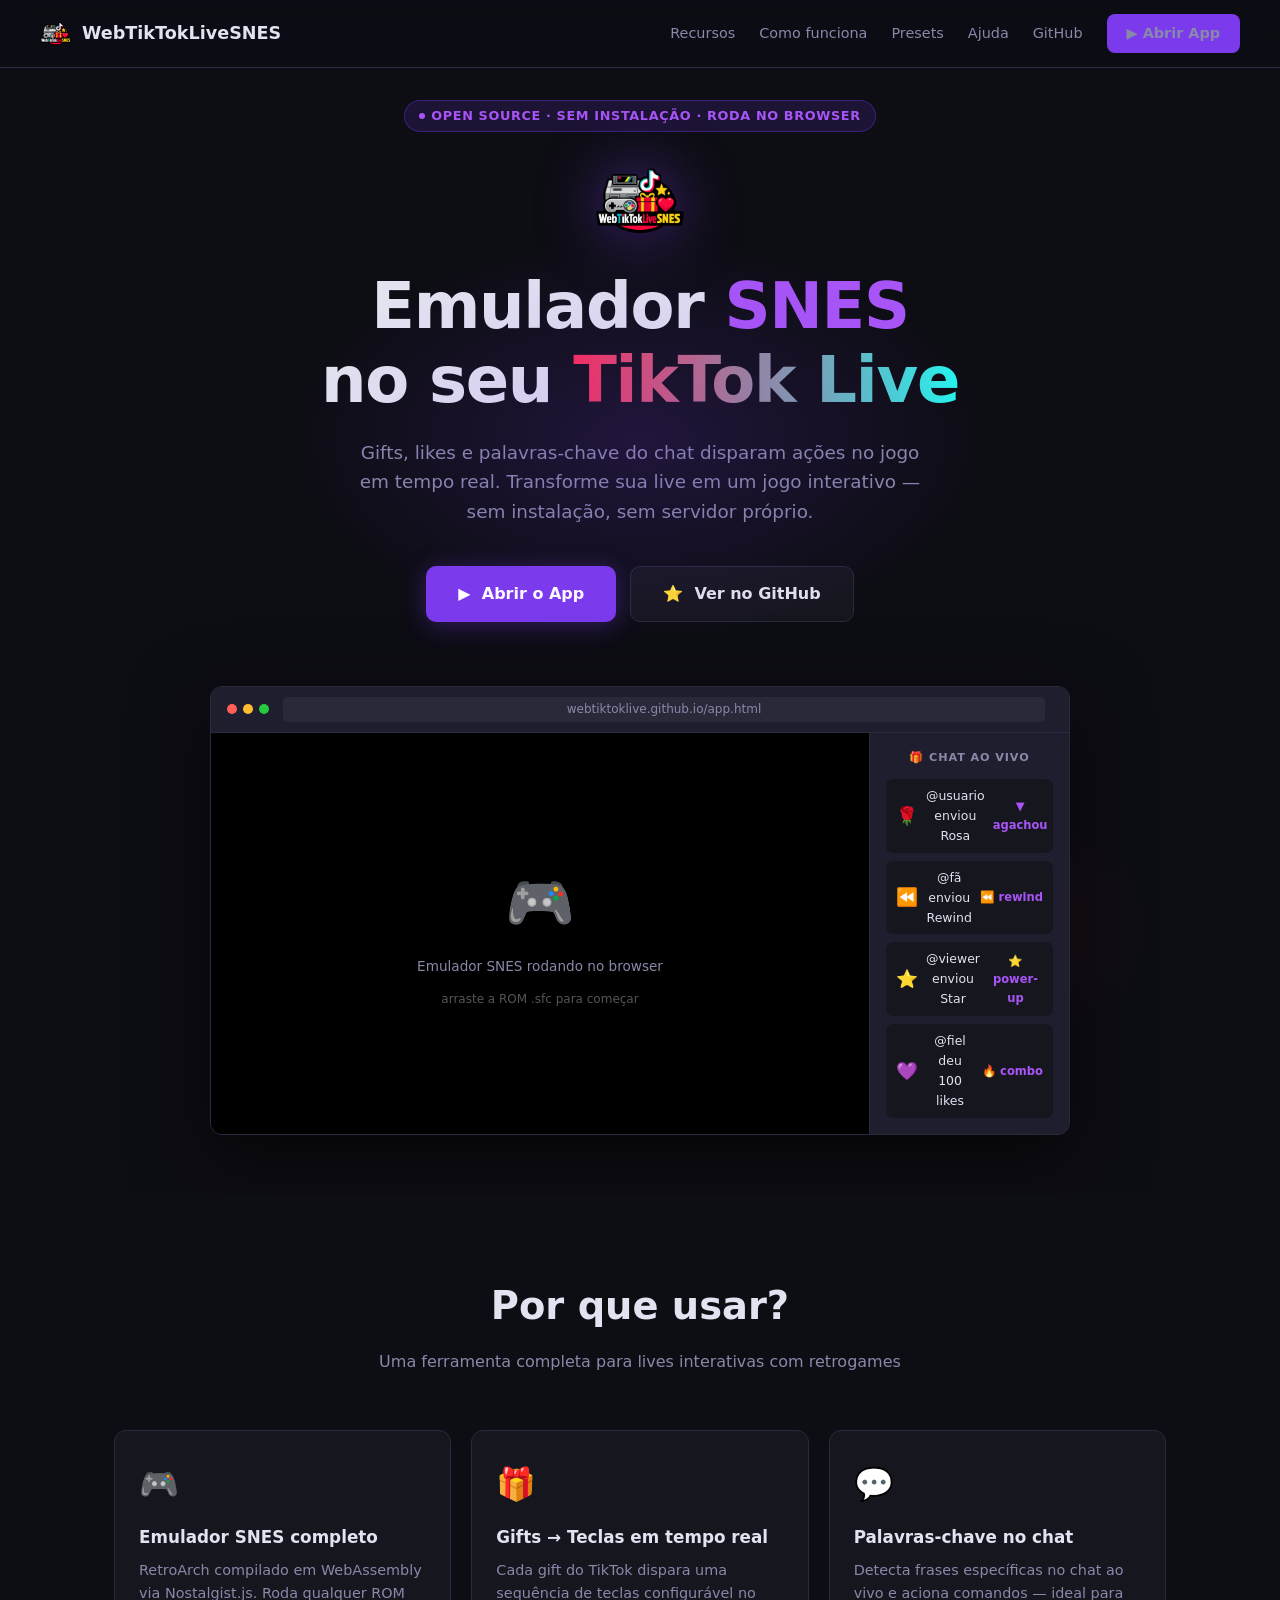
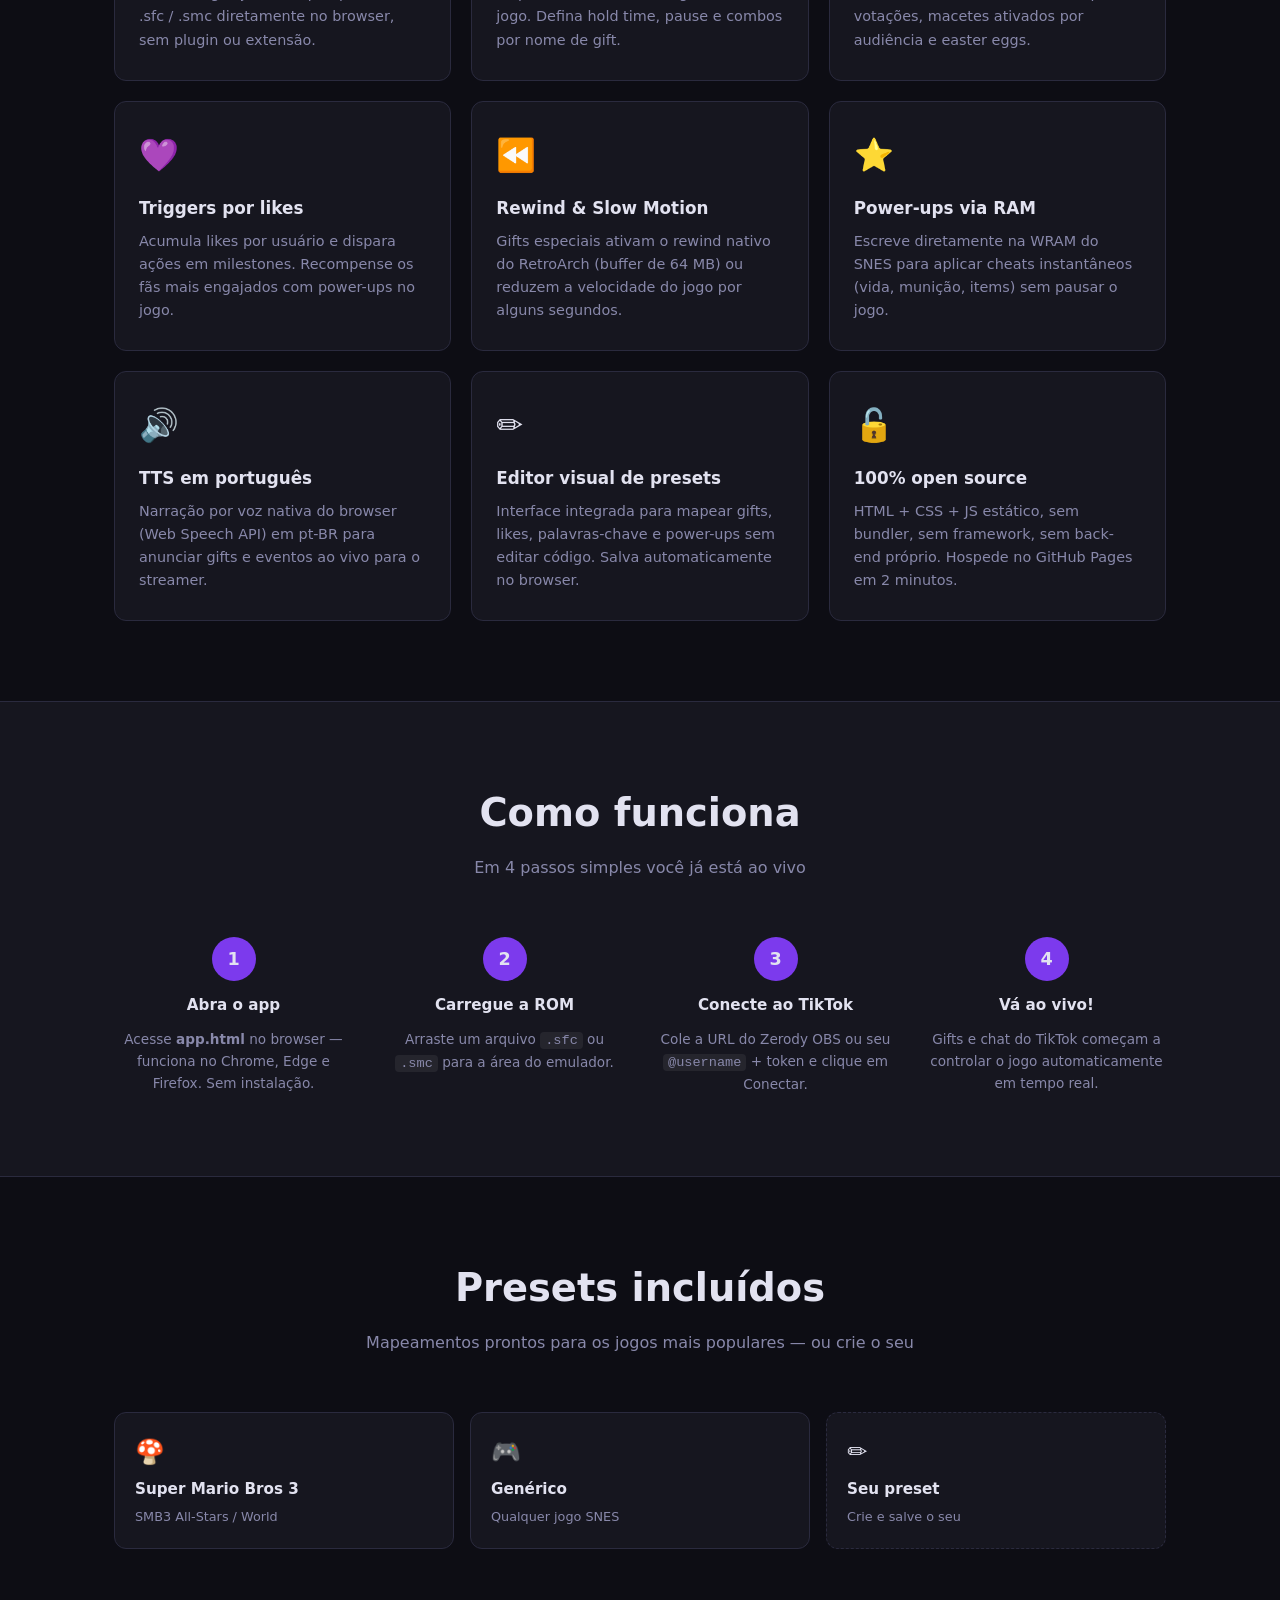
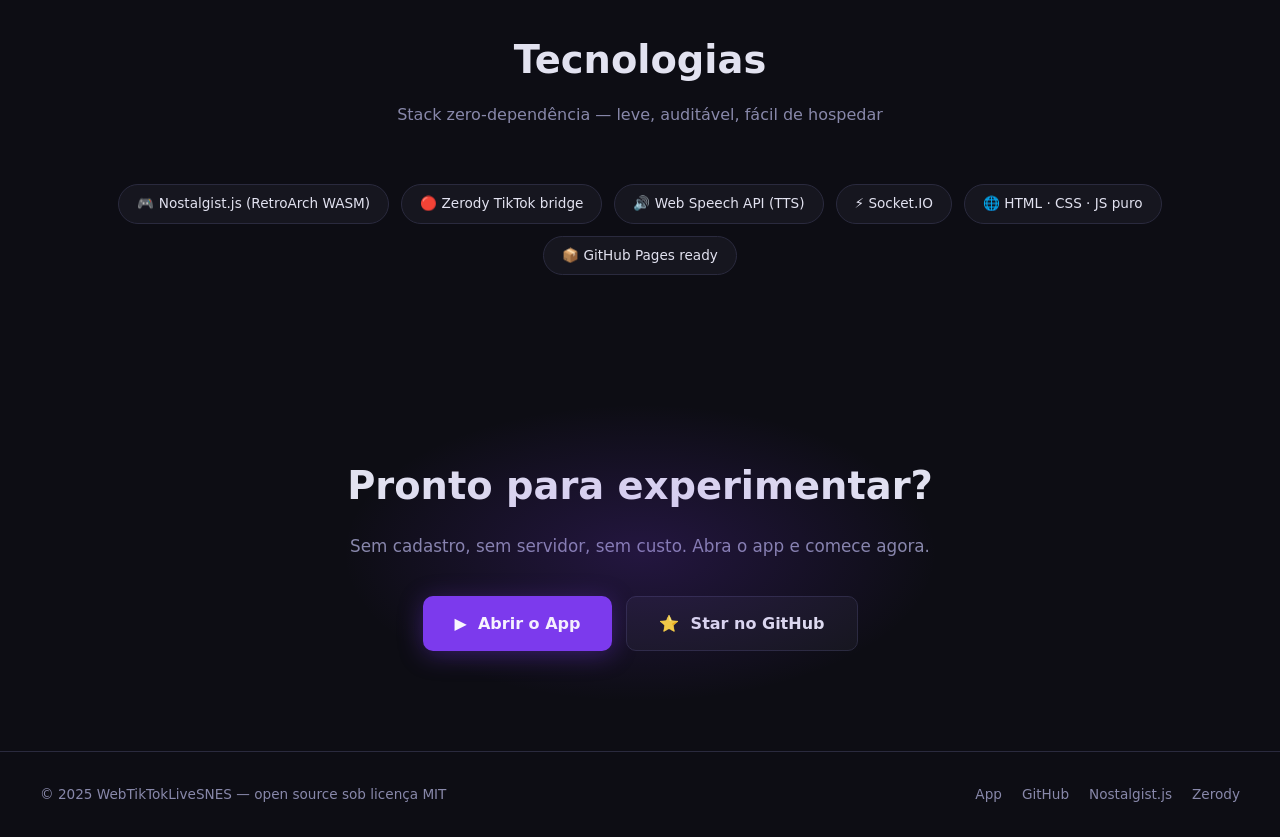
==== index.html @ 08802cd2 "init" ====
<!DOCTYPE html>
<html lang="pt-BR">
<head>
<meta charset="UTF-8">
<meta name="viewport" content="width=device-width, initial-scale=1.0">
<title>WebTikTokLiveSNES — Emulador SNES × TikTok Live</title>
<link rel="icon" type="image/png" href="assets/wtklsnes_logo.png">
<link rel="apple-touch-icon" href="assets/wtklsnes_logo.png">
<meta property="og:title" content="WebTikTokLiveSNES">
<meta property="og:description" content="Emulador SNES no browser com gifts e chat do TikTok Live controlando o jogo em tempo real. Open source.">
<meta property="og:image" content="assets/wtklsnes_logo.png">
<style>
  :root {
    --bg: #0d0d14;
    --surface: #16161f;
    --surface2: #1e1e2e;
    --border: #2a2a3e;
    --accent: #7c3aed;
    --accent2: #a855f7;
    --tiktok: #fe2c55;
    --tiktok2: #25f4ee;
    --text: #e2e2f0;
    --muted: #8888aa;
    --radius: 12px;
  }

  * { box-sizing: border-box; margin: 0; padding: 0; }

  body {
    background: var(--bg);
    color: var(--text);
    font-family: 'Segoe UI', system-ui, -apple-system, sans-serif;
    line-height: 1.6;
    overflow-x: hidden;
  }

  /* ── NAV ── */
  nav {
    position: fixed;
    top: 0; left: 0; right: 0;
    z-index: 100;
    display: flex;
    align-items: center;
    justify-content: space-between;
    padding: 14px 40px;
    background: rgba(13,13,20,0.85);
    backdrop-filter: blur(12px);
    border-bottom: 1px solid var(--border);
  }
  .nav-logo {
    display: flex;
    align-items: center;
    gap: 10px;
    font-weight: 700;
    font-size: 1.1rem;
    color: var(--text);
    text-decoration: none;
  }
  .nav-logo img { width: 32px; height: 32px; }
  .nav-links { display: flex; gap: 24px; align-items: center; }
  .nav-links a {
    color: var(--muted);
    text-decoration: none;
    font-size: 0.9rem;
    transition: color 0.2s;
  }
  .nav-links a:hover { color: var(--text); }
  .btn-nav {
    background: var(--accent);
    color: #fff;
    padding: 8px 20px;
    border-radius: 8px;
    font-size: 0.9rem;
    font-weight: 600;
    text-decoration: none;
    transition: background 0.2s, transform 0.1s;
  }
  .btn-nav:hover { background: var(--accent2); transform: translateY(-1px); color: #fff; }

  /* ── HERO ── */
  .hero {
    min-height: 100vh;
    display: flex;
    flex-direction: column;
    align-items: center;
    justify-content: center;
    text-align: center;
    padding: 100px 24px 60px;
    position: relative;
    overflow: hidden;
  }

  .hero-glow {
    position: absolute;
    top: 20%;
    left: 50%;
    transform: translateX(-50%);
    width: 700px;
    height: 400px;
    background: radial-gradient(ellipse, rgba(124,58,237,0.18) 0%, transparent 70%);
    pointer-events: none;
  }
  .hero-glow-tiktok {
    position: absolute;
    bottom: 10%;
    right: 10%;
    width: 400px;
    height: 300px;
    background: radial-gradient(ellipse, rgba(254,44,85,0.1) 0%, transparent 70%);
    pointer-events: none;
  }

  .badge {
    display: inline-flex;
    align-items: center;
    gap: 6px;
    background: rgba(124,58,237,0.15);
    border: 1px solid rgba(124,58,237,0.35);
    color: var(--accent2);
    padding: 5px 14px;
    border-radius: 999px;
    font-size: 0.8rem;
    font-weight: 600;
    letter-spacing: 0.05em;
    text-transform: uppercase;
    margin-bottom: 24px;
  }
  .badge-dot {
    width: 6px; height: 6px;
    border-radius: 50%;
    background: var(--accent2);
    animation: pulse 2s infinite;
  }
  @keyframes pulse {
    0%, 100% { opacity: 1; transform: scale(1); }
    50% { opacity: 0.5; transform: scale(0.8); }
  }

  .hero-logo { width: 90px; height: 90px; margin-bottom: 24px; filter: drop-shadow(0 0 30px rgba(124,58,237,0.5)); }

  h1 {
    font-size: clamp(2.4rem, 5vw, 4rem);
    font-weight: 800;
    line-height: 1.15;
    margin-bottom: 20px;
    letter-spacing: -0.02em;
  }
  h1 .highlight-purple { color: var(--accent2); }
  h1 .highlight-tiktok {
    background: linear-gradient(90deg, var(--tiktok), var(--tiktok2));
    -webkit-background-clip: text;
    -webkit-text-fill-color: transparent;
    background-clip: text;
  }

  .hero-sub {
    font-size: 1.15rem;
    color: var(--muted);
    max-width: 580px;
    margin-bottom: 40px;
  }

  .hero-actions {
    display: flex;
    gap: 14px;
    flex-wrap: wrap;
    justify-content: center;
  }
  .btn-primary {
    display: inline-flex;
    align-items: center;
    gap: 8px;
    background: var(--accent);
    color: #fff;
    padding: 14px 32px;
    border-radius: 10px;
    font-size: 1rem;
    font-weight: 700;
    text-decoration: none;
    transition: background 0.2s, transform 0.15s, box-shadow 0.2s;
    box-shadow: 0 4px 24px rgba(124,58,237,0.35);
  }
  .btn-primary:hover {
    background: var(--accent2);
    transform: translateY(-2px);
    box-shadow: 0 8px 32px rgba(124,58,237,0.5);
  }
  .btn-secondary {
    display: inline-flex;
    align-items: center;
    gap: 8px;
    background: var(--surface);
    color: var(--text);
    padding: 14px 32px;
    border-radius: 10px;
    font-size: 1rem;
    font-weight: 600;
    text-decoration: none;
    border: 1px solid var(--border);
    transition: background 0.2s, transform 0.15s, border-color 0.2s;
  }
  .btn-secondary:hover {
    background: var(--surface2);
    border-color: var(--accent);
    transform: translateY(-2px);
  }

  /* ── DEMO PREVIEW ── */
  .preview-wrap {
    margin-top: 64px;
    position: relative;
    max-width: 860px;
    width: 100%;
  }
  .preview-frame {
    background: var(--surface);
    border: 1px solid var(--border);
    border-radius: var(--radius);
    overflow: hidden;
    box-shadow: 0 24px 80px rgba(0,0,0,0.6);
  }
  .preview-bar {
    display: flex;
    align-items: center;
    gap: 6px;
    padding: 10px 16px;
    background: var(--surface2);
    border-bottom: 1px solid var(--border);
  }
  .preview-dot { width: 10px; height: 10px; border-radius: 50%; }
  .preview-dot:nth-child(1) { background: #ff5f57; }
  .preview-dot:nth-child(2) { background: #febc2e; }
  .preview-dot:nth-child(3) { background: #28c840; }
  .preview-url {
    flex: 1;
    background: rgba(255,255,255,0.05);
    border-radius: 5px;
    padding: 3px 10px;
    font-size: 0.75rem;
    color: var(--muted);
    margin: 0 8px;
  }
  .preview-body {
    display: grid;
    grid-template-columns: 1fr 200px;
    min-height: 320px;
  }
  .preview-emu {
    background: #000;
    display: flex;
    align-items: center;
    justify-content: center;
    font-size: 3rem;
    flex-direction: column;
    gap: 8px;
    padding: 24px;
    color: var(--muted);
    font-size: 0.85rem;
  }
  .preview-emu-icon { font-size: 3.5rem; }
  .preview-sidebar {
    background: var(--surface2);
    border-left: 1px solid var(--border);
    padding: 16px;
    display: flex;
    flex-direction: column;
    gap: 8px;
  }
  .preview-sidebar-title {
    font-size: 0.7rem;
    font-weight: 700;
    color: var(--muted);
    text-transform: uppercase;
    letter-spacing: 0.08em;
    margin-bottom: 4px;
  }
  .gift-item {
    display: flex;
    align-items: center;
    gap: 8px;
    background: var(--surface);
    border-radius: 7px;
    padding: 7px 10px;
    font-size: 0.78rem;
    animation: slideIn 0.4s ease;
  }
  @keyframes slideIn {
    from { opacity: 0; transform: translateX(10px); }
    to { opacity: 1; transform: translateX(0); }
  }
  .gift-icon { font-size: 1.1rem; }
  .gift-text { color: var(--text); flex: 1; }
  .gift-action { color: var(--accent2); font-weight: 600; font-size: 0.72rem; }

  /* ── FEATURES ── */
  .section {
    max-width: 1100px;
    margin: 0 auto;
    padding: 80px 24px;
  }
  .section-title {
    text-align: center;
    font-size: clamp(1.6rem, 3vw, 2.4rem);
    font-weight: 700;
    margin-bottom: 12px;
  }
  .section-sub {
    text-align: center;
    color: var(--muted);
    margin-bottom: 56px;
    font-size: 1rem;
  }

  .features-grid {
    display: grid;
    grid-template-columns: repeat(auto-fit, minmax(280px, 1fr));
    gap: 20px;
  }
  .feature-card {
    background: var(--surface);
    border: 1px solid var(--border);
    border-radius: var(--radius);
    padding: 28px 24px;
    transition: border-color 0.2s, transform 0.2s;
  }
  .feature-card:hover {
    border-color: var(--accent);
    transform: translateY(-3px);
  }
  .feature-icon {
    font-size: 2rem;
    margin-bottom: 14px;
    display: block;
  }
  .feature-title {
    font-size: 1.05rem;
    font-weight: 700;
    margin-bottom: 8px;
  }
  .feature-desc { color: var(--muted); font-size: 0.9rem; }

  /* ── HOW IT WORKS ── */
  .how-section {
    background: var(--surface);
    border-top: 1px solid var(--border);
    border-bottom: 1px solid var(--border);
  }
  .steps {
    display: grid;
    grid-template-columns: repeat(auto-fit, minmax(220px, 1fr));
    gap: 32px;
    position: relative;
  }
  .step {
    display: flex;
    flex-direction: column;
    align-items: center;
    text-align: center;
    gap: 12px;
  }
  .step-num {
    width: 44px; height: 44px;
    background: var(--accent);
    border-radius: 50%;
    display: flex;
    align-items: center;
    justify-content: center;
    font-weight: 800;
    font-size: 1.1rem;
    flex-shrink: 0;
  }
  .step-title { font-weight: 700; font-size: 0.95rem; }
  .step-desc { color: var(--muted); font-size: 0.85rem; }

  /* ── PRESETS ── */
  .presets-grid {
    display: grid;
    grid-template-columns: repeat(auto-fit, minmax(180px, 1fr));
    gap: 16px;
  }
  .preset-card {
    background: var(--surface);
    border: 1px solid var(--border);
    border-radius: var(--radius);
    padding: 20px;
    display: flex;
    flex-direction: column;
    gap: 6px;
    transition: border-color 0.2s;
  }
  .preset-card:hover { border-color: var(--accent); }
  .preset-game { font-size: 1.5rem; }
  .preset-name { font-weight: 700; font-size: 0.95rem; }
  .preset-tag { color: var(--muted); font-size: 0.8rem; }

  /* ── TECH STACK ── */
  .tech-list {
    display: flex;
    flex-wrap: wrap;
    gap: 12px;
    justify-content: center;
  }
  .tech-pill {
    background: var(--surface);
    border: 1px solid var(--border);
    border-radius: 999px;
    padding: 8px 18px;
    font-size: 0.85rem;
    font-weight: 500;
    display: flex;
    align-items: center;
    gap: 6px;
    transition: border-color 0.2s;
  }
  .tech-pill:hover { border-color: var(--accent); }

  /* ── CTA ── */
  .cta-section {
    text-align: center;
    padding: 100px 24px;
    position: relative;
    overflow: hidden;
  }
  .cta-glow {
    position: absolute;
    top: 50%; left: 50%;
    transform: translate(-50%, -50%);
    width: 600px;
    height: 300px;
    background: radial-gradient(ellipse, rgba(124,58,237,0.2) 0%, transparent 70%);
    pointer-events: none;
  }
  .cta-section h2 { font-size: clamp(1.8rem, 3vw, 3rem); font-weight: 800; margin-bottom: 16px; }
  .cta-section p { color: var(--muted); margin-bottom: 36px; font-size: 1.05rem; }

  /* ── FOOTER ── */
  footer {
    border-top: 1px solid var(--border);
    padding: 32px 40px;
    display: flex;
    align-items: center;
    justify-content: space-between;
    flex-wrap: gap;
    color: var(--muted);
    font-size: 0.85rem;
    flex-wrap: wrap;
    gap: 12px;
  }
  footer a { color: var(--muted); text-decoration: none; }
  footer a:hover { color: var(--text); }
  .footer-links { display: flex; gap: 20px; }

  /* ── RESPONSIVE ── */
  @media (max-width: 640px) {
    nav { padding: 12px 16px; }
    .nav-links a:not(.btn-nav) { display: none; }
    .preview-body { grid-template-columns: 1fr; }
    .preview-sidebar { display: none; }
    footer { flex-direction: column; text-align: center; }
  }
</style>
</head>
<body>

<!-- ── NAV ── -->
<nav>
  <a class="nav-logo" href="#">
    <img src="assets/wtklsnes_logo.png" alt="Logo">
    WebTikTokLiveSNES
  </a>
  <div class="nav-links">
    <a href="#features">Recursos</a>
    <a href="#how">Como funciona</a>
    <a href="#presets">Presets</a>
    <a href="ajuda.html">Ajuda</a>
    <a href="https://github.com/kazuotm/webtiktoklive" target="_blank" rel="noopener">GitHub</a>
    <a class="btn-nav" href="app.html">▶ Abrir App</a>
  </div>
</nav>

<!-- ── HERO ── -->
<section class="hero">
  <div class="hero-glow"></div>
  <div class="hero-glow-tiktok"></div>

  <div class="badge">
    <span class="badge-dot"></span>
    Open Source · Sem instalação · Roda no browser
  </div>

  <img class="hero-logo" src="assets/wtklsnes_logo.png" alt="WebTikTokLiveSNES Logo">

  <h1>
    Emulador <span class="highlight-purple">SNES</span><br>
    no seu <span class="highlight-tiktok">TikTok Live</span>
  </h1>

  <p class="hero-sub">
    Gifts, likes e palavras-chave do chat disparam ações no jogo em tempo real.
    Transforme sua live em um jogo interativo — sem instalação, sem servidor próprio.
  </p>

  <div class="hero-actions">
    <a class="btn-primary" href="app.html">
      ▶ &nbsp;Abrir o App
    </a>
    <a class="btn-secondary" href="https://github.com/kazuotm/webtiktoklive" target="_blank" rel="noopener">
      ⭐ &nbsp;Ver no GitHub
    </a>
  </div>

  <!-- Browser mockup -->
  <div class="preview-wrap">
    <div class="preview-frame">
      <div class="preview-bar">
        <span class="preview-dot"></span>
        <span class="preview-dot"></span>
        <span class="preview-dot"></span>
        <span class="preview-url">webtiktoklive.github.io/app.html</span>
      </div>
      <div class="preview-body">
        <div class="preview-emu">
          <span class="preview-emu-icon">🎮</span>
          <span>Emulador SNES rodando no browser</span>
          <span style="font-size:0.75rem;margin-top:4px;color:#555">arraste a ROM .sfc para começar</span>
        </div>
        <div class="preview-sidebar">
          <div class="preview-sidebar-title">🎁 Chat ao vivo</div>
          <div class="gift-item">
            <span class="gift-icon">🌹</span>
            <span class="gift-text">@usuario enviou Rosa</span>
            <span class="gift-action">▼ agachou</span>
          </div>
          <div class="gift-item" style="animation-delay:0.3s">
            <span class="gift-icon">⏪</span>
            <span class="gift-text">@fã enviou Rewind</span>
            <span class="gift-action">⏪ rewind</span>
          </div>
          <div class="gift-item" style="animation-delay:0.6s">
            <span class="gift-icon">⭐</span>
            <span class="gift-text">@viewer enviou Star</span>
            <span class="gift-action">⭐ power-up</span>
          </div>
          <div class="gift-item" style="animation-delay:0.9s">
            <span class="gift-icon">💜</span>
            <span class="gift-text">@fiel deu 100 likes</span>
            <span class="gift-action">🔥 combo</span>
          </div>
        </div>
      </div>
    </div>
  </div>
</section>

<!-- ── FEATURES ── -->
<section class="section" id="features">
  <h2 class="section-title">Por que usar?</h2>
  <p class="section-sub">Uma ferramenta completa para lives interativas com retrogames</p>

  <div class="features-grid">
    <div class="feature-card">
      <span class="feature-icon">🎮</span>
      <div class="feature-title">Emulador SNES completo</div>
      <div class="feature-desc">RetroArch compilado em WebAssembly via Nostalgist.js. Roda qualquer ROM .sfc / .smc diretamente no browser, sem plugin ou extensão.</div>
    </div>
    <div class="feature-card">
      <span class="feature-icon">🎁</span>
      <div class="feature-title">Gifts → Teclas em tempo real</div>
      <div class="feature-desc">Cada gift do TikTok dispara uma sequência de teclas configurável no jogo. Defina hold time, pause e combos por nome de gift.</div>
    </div>
    <div class="feature-card">
      <span class="feature-icon">💬</span>
      <div class="feature-title">Palavras-chave no chat</div>
      <div class="feature-desc">Detecta frases específicas no chat ao vivo e aciona comandos — ideal para votações, macetes ativados por audiência e easter eggs.</div>
    </div>
    <div class="feature-card">
      <span class="feature-icon">💜</span>
      <div class="feature-title">Triggers por likes</div>
      <div class="feature-desc">Acumula likes por usuário e dispara ações em milestones. Recompense os fãs mais engajados com power-ups no jogo.</div>
    </div>
    <div class="feature-card">
      <span class="feature-icon">⏪</span>
      <div class="feature-title">Rewind & Slow Motion</div>
      <div class="feature-desc">Gifts especiais ativam o rewind nativo do RetroArch (buffer de 64 MB) ou reduzem a velocidade do jogo por alguns segundos.</div>
    </div>
    <div class="feature-card">
      <span class="feature-icon">⭐</span>
      <div class="feature-title">Power-ups via RAM</div>
      <div class="feature-desc">Escreve diretamente na WRAM do SNES para aplicar cheats instantâneos (vida, munição, items) sem pausar o jogo.</div>
    </div>
    <div class="feature-card">
      <span class="feature-icon">🔊</span>
      <div class="feature-title">TTS em português</div>
      <div class="feature-desc">Narração por voz nativa do browser (Web Speech API) em pt-BR para anunciar gifts e eventos ao vivo para o streamer.</div>
    </div>
    <div class="feature-card">
      <span class="feature-icon">✏️</span>
      <div class="feature-title">Editor visual de presets</div>
      <div class="feature-desc">Interface integrada para mapear gifts, likes, palavras-chave e power-ups sem editar código. Salva automaticamente no browser.</div>
    </div>
    <div class="feature-card">
      <span class="feature-icon">🔓</span>
      <div class="feature-title">100% open source</div>
      <div class="feature-desc">HTML + CSS + JS estático, sem bundler, sem framework, sem back-end próprio. Hospede no GitHub Pages em 2 minutos.</div>
    </div>
  </div>
</section>

<!-- ── HOW IT WORKS ── -->
<section class="how-section" id="how">
  <div class="section">
    <h2 class="section-title">Como funciona</h2>
    <p class="section-sub">Em 4 passos simples você já está ao vivo</p>
    <div class="steps">
      <div class="step">
        <div class="step-num">1</div>
        <div class="step-title">Abra o app</div>
        <div class="step-desc">Acesse <strong>app.html</strong> no browser — funciona no Chrome, Edge e Firefox. Sem instalação.</div>
      </div>
      <div class="step">
        <div class="step-num">2</div>
        <div class="step-title">Carregue a ROM</div>
        <div class="step-desc">Arraste um arquivo <code style="background:#ffffff10;padding:1px 5px;border-radius:4px">.sfc</code> ou <code style="background:#ffffff10;padding:1px 5px;border-radius:4px">.smc</code> para a área do emulador.</div>
      </div>
      <div class="step">
        <div class="step-num">3</div>
        <div class="step-title">Conecte ao TikTok</div>
        <div class="step-desc">Cole a URL do Zerody OBS ou seu <code style="background:#ffffff10;padding:1px 5px;border-radius:4px">@username</code> + token e clique em Conectar.</div>
      </div>
      <div class="step">
        <div class="step-num">4</div>
        <div class="step-title">Vá ao vivo!</div>
        <div class="step-desc">Gifts e chat do TikTok começam a controlar o jogo automaticamente em tempo real.</div>
      </div>
    </div>
  </div>
</section>

<!-- ── PRESETS ── -->
<section class="section" id="presets">
  <h2 class="section-title">Presets incluídos</h2>
  <p class="section-sub">Mapeamentos prontos para os jogos mais populares — ou crie o seu</p>
  <div class="presets-grid">
    <div class="preset-card">
      <span class="preset-game">🍄</span>
      <div class="preset-name">Super Mario Bros 3</div>
      <div class="preset-tag">SMB3 All-Stars / World</div>
    </div>
    <div class="preset-card">
      <span class="preset-game">🎮</span>
      <div class="preset-name">Genérico</div>
      <div class="preset-tag">Qualquer jogo SNES</div>
    </div>
    <div class="preset-card" style="border-style:dashed">
      <span class="preset-game">✏️</span>
      <div class="preset-name">Seu preset</div>
      <div class="preset-tag">Crie e salve o seu</div>
    </div>
  </div>
</section>

<!-- ── TECH ── -->
<section class="section" style="padding-top:0">
  <h2 class="section-title">Tecnologias</h2>
  <p class="section-sub">Stack zero-dependência — leve, auditável, fácil de hospedar</p>
  <div class="tech-list">
    <div class="tech-pill">🎮 Nostalgist.js (RetroArch WASM)</div>
    <div class="tech-pill">🔴 Zerody TikTok bridge</div>
    <div class="tech-pill">🔊 Web Speech API (TTS)</div>
    <div class="tech-pill">⚡ Socket.IO</div>
    <div class="tech-pill">🌐 HTML · CSS · JS puro</div>
    <div class="tech-pill">📦 GitHub Pages ready</div>
  </div>
</section>

<!-- ── CTA ── -->
<section class="cta-section">
  <div class="cta-glow"></div>
  <h2>Pronto para experimentar?</h2>
  <p>Sem cadastro, sem servidor, sem custo. Abra o app e comece agora.</p>
  <div style="display:flex;gap:14px;justify-content:center;flex-wrap:wrap">
    <a class="btn-primary" href="app.html">▶ &nbsp;Abrir o App</a>
    <a class="btn-secondary" href="https://github.com/kazuotm/webtiktoklive" target="_blank" rel="noopener">⭐ &nbsp;Star no GitHub</a>
  </div>
</section>

<!-- ── FOOTER ── -->
<footer>
  <span>© 2025 WebTikTokLiveSNES — open source sob licença MIT</span>
  <div class="footer-links">
    <a href="app.html">App</a>
    <a href="https://github.com/kazuotm/webtiktoklive" target="_blank" rel="noopener">GitHub</a>
    <a href="https://nostalgist.js.org" target="_blank" rel="noopener">Nostalgist.js</a>
    <a href="https://tiktok-chat-reader.zerody.one" target="_blank" rel="noopener">Zerody</a>
  </div>
</footer>

</body>
</html>
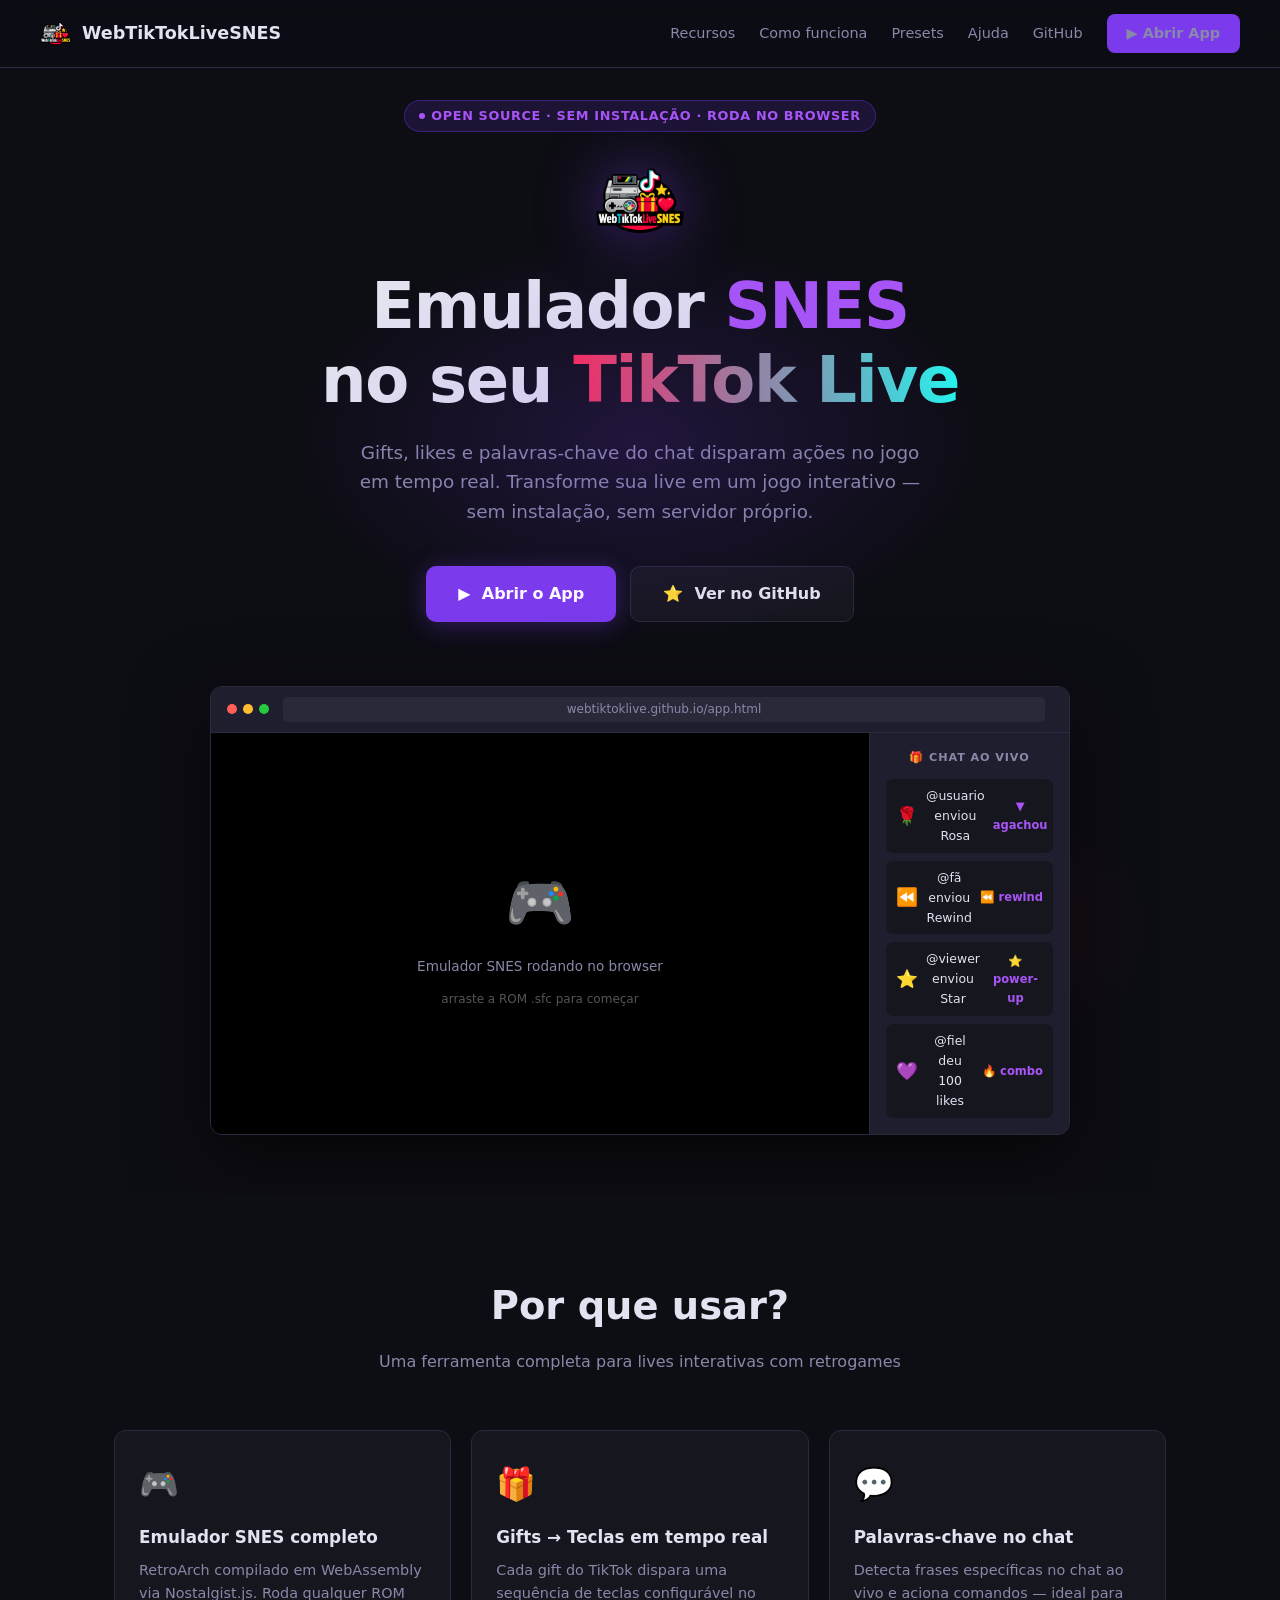
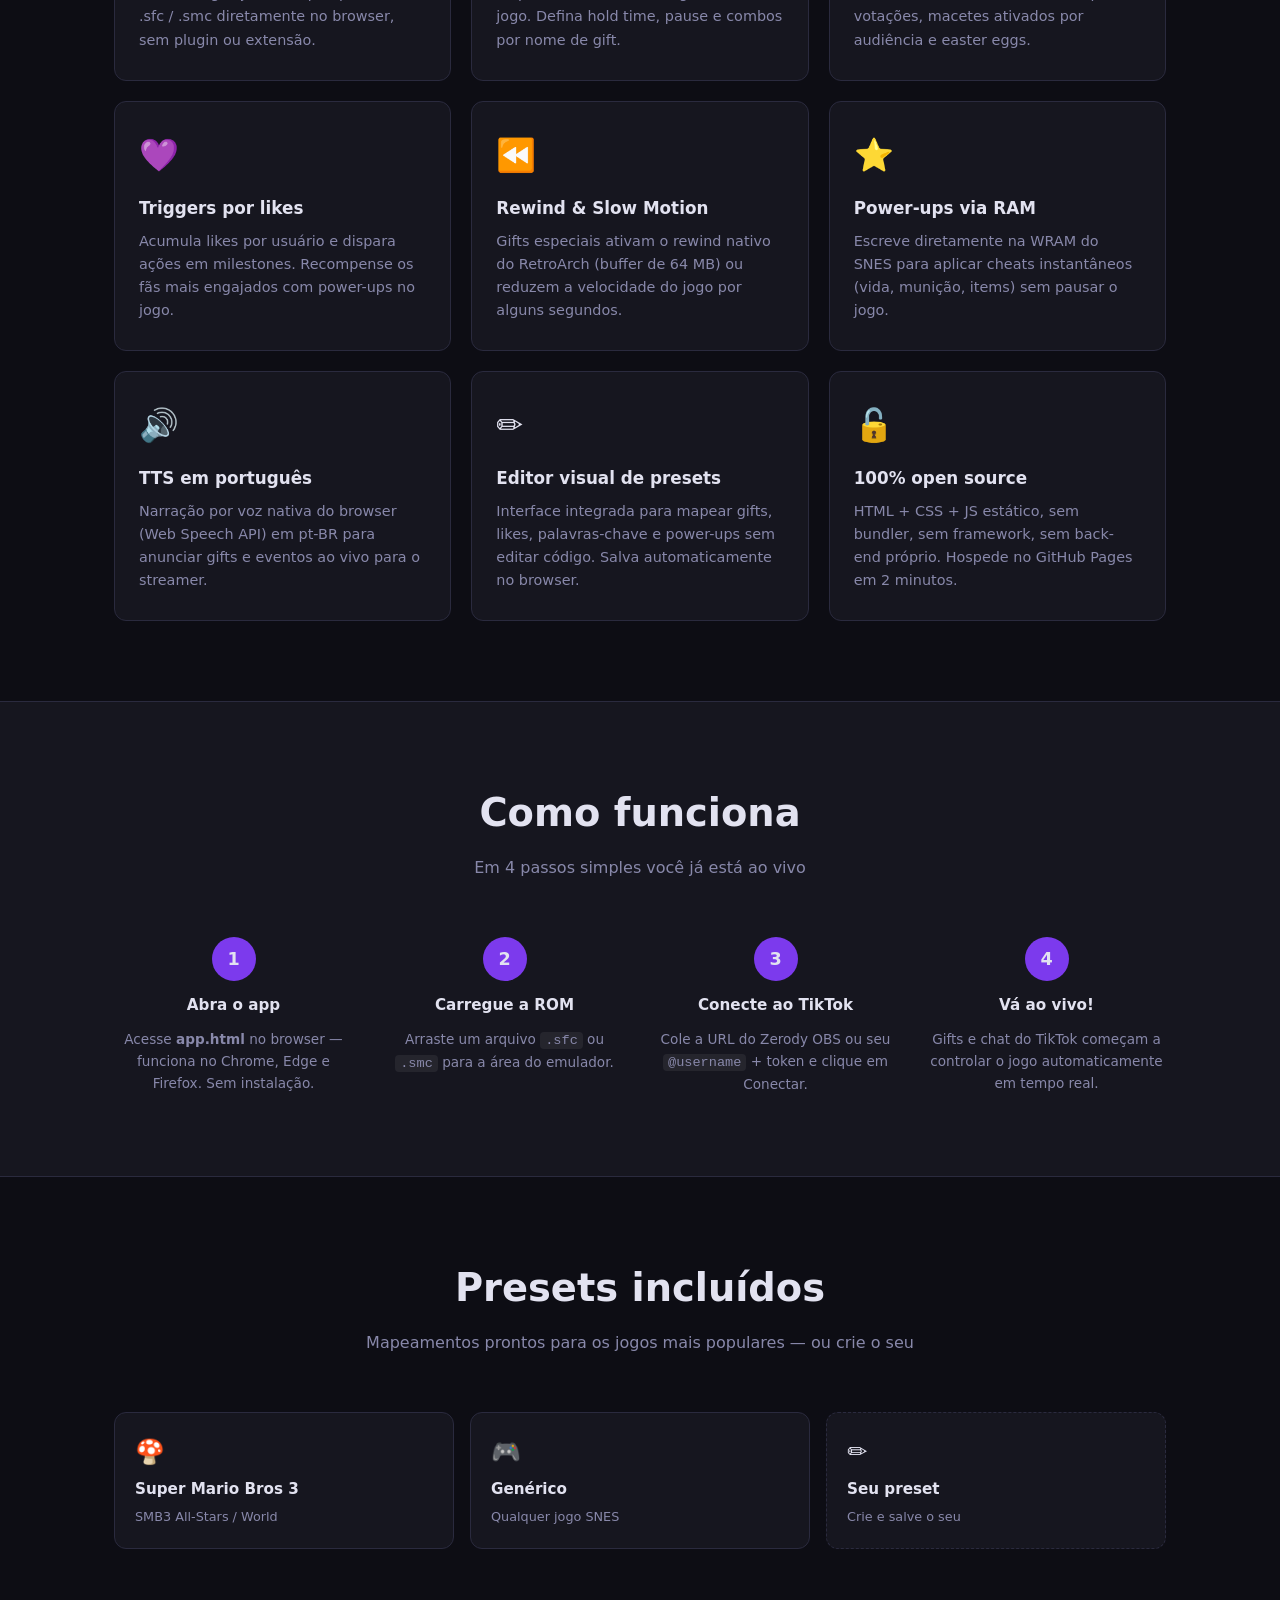
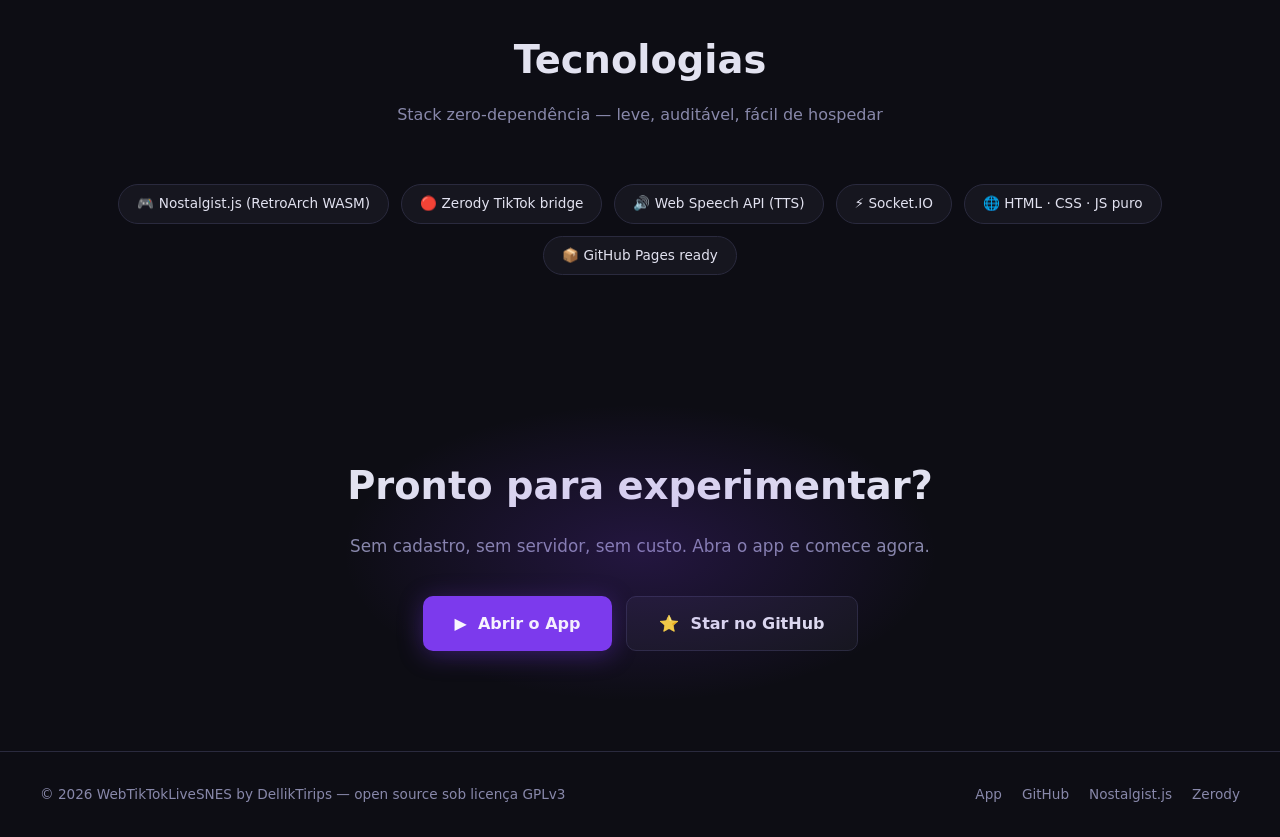
==== commit 4505e297: "update seo" ====
--- a/index.html
+++ b/index.html
@@ -3,12 +3,75 @@
 <head>
 <meta charset="UTF-8">
 <meta name="viewport" content="width=device-width, initial-scale=1.0">
-<title>WebTikTokLiveSNES — Emulador SNES × TikTok Live</title>
+<title>WebTikTokLiveSNES — Emulador SNES × TikTok Live Interativo</title>
+
+<!-- SEO básico -->
+<meta name="description" content="Emulador SNES no browser conectado ao TikTok Live. Gifts, likes e palavras-chave do chat disparam teclas no jogo em tempo real. Grátis, open source, sem instalação — roda direto no Chrome.">
+<meta name="keywords" content="emulador SNES browser, TikTok Live interativo, retrogame live, Super Nintendo online, TikTok gifts jogo, live streaming retrogame, RetroArch WebAssembly, SNES TikTok, streamer retrogame">
+<meta name="author" content="WebTikTokLiveSNES">
+<meta name="robots" content="index, follow, max-snippet:-1, max-image-preview:large">
+<meta name="theme-color" content="#7c3aed">
+
+<!-- Canonical -->
+<link rel="canonical" href="https://webtiktoklivesnes.github.io/">
+
+<!-- Open Graph -->
+<meta property="og:type" content="website">
+<meta property="og:site_name" content="WebTikTokLiveSNES">
+<meta property="og:locale" content="pt_BR">
+<meta property="og:url" content="https://webtiktoklivesnes.github.io/">
+<meta property="og:title" content="WebTikTokLiveSNES — Emulador SNES × TikTok Live Interativo">
+<meta property="og:description" content="Gifts e chat do TikTok Live controlando um emulador SNES em tempo real. Open source, sem servidor, sem instalação. Transforme sua live em um jogo interativo.">
+<meta property="og:image" content="https://webtiktoklivesnes.github.io/assets/wtklsnes_logo.png">
+<meta property="og:image:width" content="512">
+<meta property="og:image:height" content="512">
+<meta property="og:image:alt" content="WebTikTokLiveSNES — Emulador SNES conectado ao TikTok Live">
+
+<!-- Twitter / X Card -->
+<meta name="twitter:card" content="summary_large_image">
+<meta name="twitter:title" content="WebTikTokLiveSNES — Emulador SNES × TikTok Live Interativo">
+<meta name="twitter:description" content="Gifts e chat do TikTok Live controlando um emulador SNES em tempo real. Open source, sem instalação.">
+<meta name="twitter:image" content="https://webtiktoklivesnes.github.io/assets/wtklsnes_logo.png">
+<meta name="twitter:image:alt" content="WebTikTokLiveSNES — Emulador SNES conectado ao TikTok Live">
+
+<!-- Ícones -->
 <link rel="icon" type="image/png" href="assets/wtklsnes_logo.png">
 <link rel="apple-touch-icon" href="assets/wtklsnes_logo.png">
-<meta property="og:title" content="WebTikTokLiveSNES">
-<meta property="og:description" content="Emulador SNES no browser com gifts e chat do TikTok Live controlando o jogo em tempo real. Open source.">
-<meta property="og:image" content="assets/wtklsnes_logo.png">
+
+<!-- Preconnect para recursos externos -->
+<link rel="preconnect" href="https://tiktok-chat-reader.zerody.one">
+<link rel="dns-prefetch" href="https://github.com">
+<!-- JSON-LD: Dados estruturados -->
+<script type="application/ld+json">
+{
+  "@context": "https://schema.org",
+  "@type": "WebApplication",
+  "name": "WebTikTokLiveSNES",
+  "url": "https://webtiktoklivesnes.github.io/",
+  "description": "Emulador SNES no browser conectado ao TikTok Live. Gifts, likes e palavras-chave do chat disparam teclas no jogo em tempo real.",
+  "applicationCategory": "GameApplication",
+  "operatingSystem": "Chrome, Edge, Firefox",
+  "inLanguage": "pt-BR",
+  "isAccessibleForFree": true,
+  "offers": {
+    "@type": "Offer",
+    "price": "0",
+    "priceCurrency": "BRL"
+  },
+  "license": "https://opensource.org/licenses/MIT",
+  "codeRepository": "https://github.com/WebTikTokLiveSNES/webtiktoklivesnes.github.io",
+  "featureList": [
+    "Emulador SNES via RetroArch WebAssembly",
+    "Integração com gifts do TikTok Live",
+    "Triggers por palavras-chave no chat",
+    "Power-ups via escrita direta na WRAM",
+    "Rewind e slow-motion por gift",
+    "TTS em português (Web Speech API)",
+    "Editor visual de presets sem código"
+  ]
+}
+</script>
+
 <style>
   :root {
     --bg: #0d0d14;
@@ -465,7 +528,7 @@
 <!-- ── NAV ── -->
 <nav>
   <a class="nav-logo" href="#">
-    <img src="assets/wtklsnes_logo.png" alt="Logo">
+    <img src="assets/wtklsnes_logo.png" alt="WebTikTokLiveSNES">
     WebTikTokLiveSNES
   </a>
   <div class="nav-links">
@@ -473,7 +536,7 @@
     <a href="#how">Como funciona</a>
     <a href="#presets">Presets</a>
     <a href="ajuda.html">Ajuda</a>
-    <a href="https://github.com/kazuotm/webtiktoklive" target="_blank" rel="noopener">GitHub</a>
+    <a href="https://github.com/WebTikTokLiveSNES/webtiktoklivesnes.github.io" target="_blank" rel="noopener">GitHub</a>
     <a class="btn-nav" href="app.html">▶ Abrir App</a>
   </div>
 </nav>
@@ -504,7 +567,7 @@
     <a class="btn-primary" href="app.html">
       ▶ &nbsp;Abrir o App
     </a>
-    <a class="btn-secondary" href="https://github.com/kazuotm/webtiktoklive" target="_blank" rel="noopener">
+    <a class="btn-secondary" href="https://github.com/WebTikTokLiveSNES/webtiktoklivesnes.github.io" target="_blank" rel="noopener">
       ⭐ &nbsp;Ver no GitHub
     </a>
   </div>
@@ -680,16 +743,16 @@
   <p>Sem cadastro, sem servidor, sem custo. Abra o app e comece agora.</p>
   <div style="display:flex;gap:14px;justify-content:center;flex-wrap:wrap">
     <a class="btn-primary" href="app.html">▶ &nbsp;Abrir o App</a>
-    <a class="btn-secondary" href="https://github.com/kazuotm/webtiktoklive" target="_blank" rel="noopener">⭐ &nbsp;Star no GitHub</a>
+    <a class="btn-secondary" href="https://github.com/WebTikTokLiveSNES/webtiktoklivesnes.github.io" target="_blank" rel="noopener">⭐ &nbsp;Star no GitHub</a>
   </div>
 </section>
 
 <!-- ── FOOTER ── -->
 <footer>
-  <span>© 2025 WebTikTokLiveSNES — open source sob licença MIT</span>
+  <span>© 2026 WebTikTokLiveSNES by DellikTirips — open source sob licença GPLv3</span>
   <div class="footer-links">
     <a href="app.html">App</a>
-    <a href="https://github.com/kazuotm/webtiktoklive" target="_blank" rel="noopener">GitHub</a>
+    <a href="https://github.com/WebTikTokLiveSNES/webtiktoklivesnes.github.io" target="_blank" rel="noopener">GitHub</a>
     <a href="https://nostalgist.js.org" target="_blank" rel="noopener">Nostalgist.js</a>
     <a href="https://tiktok-chat-reader.zerody.one" target="_blank" rel="noopener">Zerody</a>
   </div>
